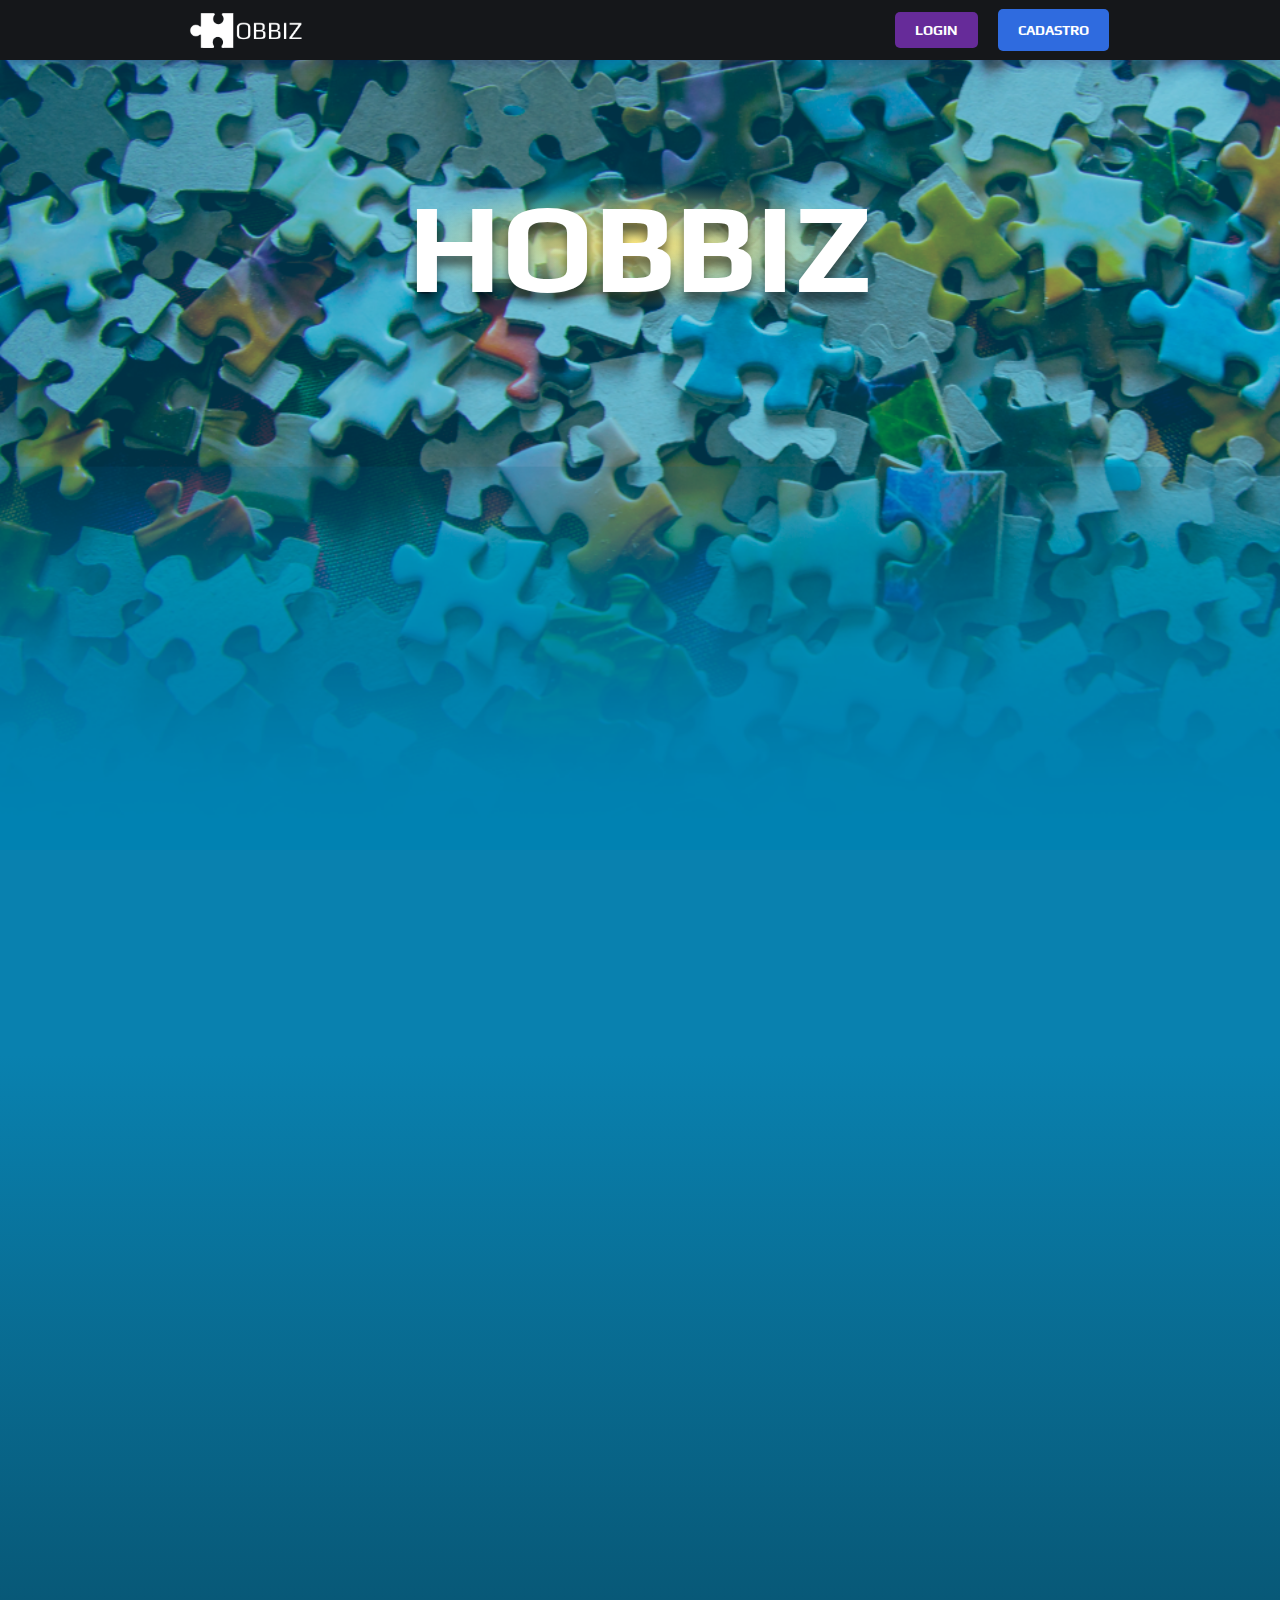
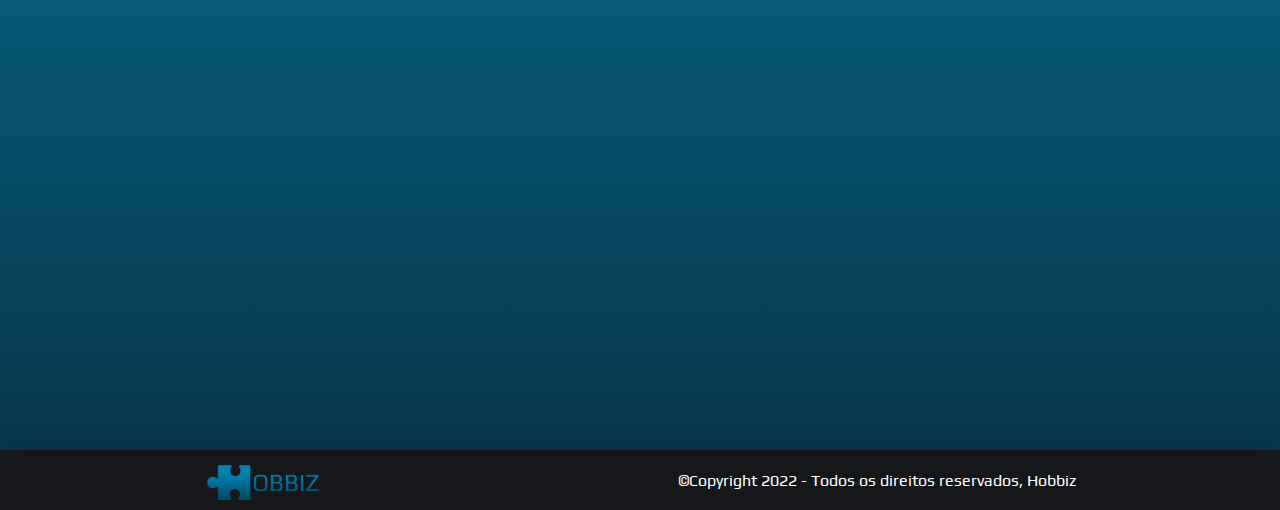
==== site/public/index.html @ 05c98d56 "add node.js" ====
<!DOCTYPE html>
<html lang="pt-br">

<head>
    <meta charset="UTF-8">
    <meta http-equiv="X-UA-Compatible" content="IE=edge">
    <meta name="viewport" content="width=device-width, initial-scale=1.0">
    <title>Hobbiz</title>
    <link rel="stylesheet" href="css/style.css">
    <link rel="preconnect" href="https://fonts.googleapis.com">
    <link rel="preconnect" href="https://fonts.gstatic.com" crossorigin>
    <link href="https://fonts.googleapis.com/css2?family=Play&display=swap" rel="stylesheet">
    <link rel="icon" type="image/png" href="assets/iconHobbizSemFundo.png" />
</head>

<body>
    <div class="navbar"><a href="index.html"><img src="assets/Hobbiz.png" onmouseover='this.src="assets/HobbizAzul.png"'
                onmouseout="this.src='assets/Hobbiz.png'"></a>
        <div class="botoesNavbar">
            <div class="loginNavbar"><a href="login.html"><button>LOGIN</button></a></div>
            <div class="cadastroNavbar"><a href="cadastro.html"><button>CADASTRO</button></a></div>
        </div>
    </div>
    <div class="sessaoUm">
        <div class="sessaoUmCoisas">
            <p>HOBBIZ</p>
        </div>
    </div>
    <div class="sessaoDois"></div>
    <div class="sessaoTres"></div>
    <div class="footer">
        <img src="assets/HobbizDegrade.png" alt="">
        <p>©Copyright 2022 - Todos os direitos reservados, Hobbiz</p>
    </div>
</body>

</html>
<script>

</script>
---- site/public/css/style.css ----
* {
    font-family: 'Play', sans-serif;
}

body {
    background-color: #0981AF;
    margin: 0%;
    background: linear-gradient(#0981AF 50%, #073344);
}

.navbar {
    background-color: #15171a;
    width: 100%;
    height: 60px;
    box-shadow: #10025f3b 0px 10px 10px -5px;
    top: 0;
    position: fixed;
    display: flex;
    flex-direction: row;
    align-items: center;
    justify-content: space-evenly;
    opacity: 1;
    z-index: 1;

}

.navbar img {
    padding-top: 5px;
    width: 120px;
}

.navbar img:hover {
    cursor: pointer;
}

.botoesNavbar {
    width: 200px;
    /* border: white 1px solid; */
    display: flex;
    flex-direction: row;
    align-items: center;
    justify-content: space-around;
    padding-left: 400px;
}

.loginNavbar button {
    border: none;
    padding: 10px 20px;
    margin: 2px 10px 2px 2px;
    background-color: #662B99;
    font-size: 14px;
    font-weight: bold;
    color: white;
    border-radius: 5px;
    transition: all 0.5s;

}

.cadastroNavbar button {
    border: none;
    padding: 13px 20px;
    margin: 2px 2px 2px 10px;
    background-color: #2F6BDF;
    font-size: 14px;
    font-weight: bold;
    color: white;
    border-radius: 5px;
    transition: all 0.5s;
}

.cadastroNavbar button:hover {
    cursor: pointer;
    background-color: #31afe0;
}

.loginNavbar button:hover {
    cursor: pointer;
    background-color: #0981AF;
}


.sessaoUm {
    display: flex;
    width: 100%;
    height: 700px;
    background-image: url(../assets/puzzle40.png);
    padding-top: 150px;
    background-repeat: no-repeat;
    background-size: cover;
    z-index: 0;
    align-items: start;
    justify-content: center;
}

.sessaoUmCoisas {
    /* border: white 1px solid; */
    width: 80%;
    height: 200px;
    display: flex;
    align-items: center;
    justify-content: center;
    color: rgb(255, 255, 255);
    font-style: normal;
    font-weight: 1000;
    font-size: 128px;
    line-height: 148px;
    text-shadow: 0px 10px 10px rgba(0, 0, 0, 0.5);
width: 746px;
height: 191px;
background: radial-gradient(50% 50% at 50% 50%, #FFEB82 0%, rgba(217, 217, 217, 0) 65.1%);
}
.sessaoUmCoisas p {
padding: 0;
}
.sessaoDois {
    /* background-color: #0981AF; */
    width: 100%;
    height: 600px;
}

.sessaoTres {
    width: 100%;
    height: 600px;

}

.footer {
    background-color: rgb(21, 23, 26);
    width: 100%;
    height: 60px;
    box-shadow: rgba(16, 2, 95, 0.233) 0px -10px 30px -10px;
    bottom: 0;
    display: flex;
    flex-direction: row;
    align-items: center;
    justify-content: space-evenly;
}

.footer p {
    margin: 0;
    color: white;
    padding-left: 150px;
}

.footer img {
    padding-top: 5px;
    width: 120px;
}
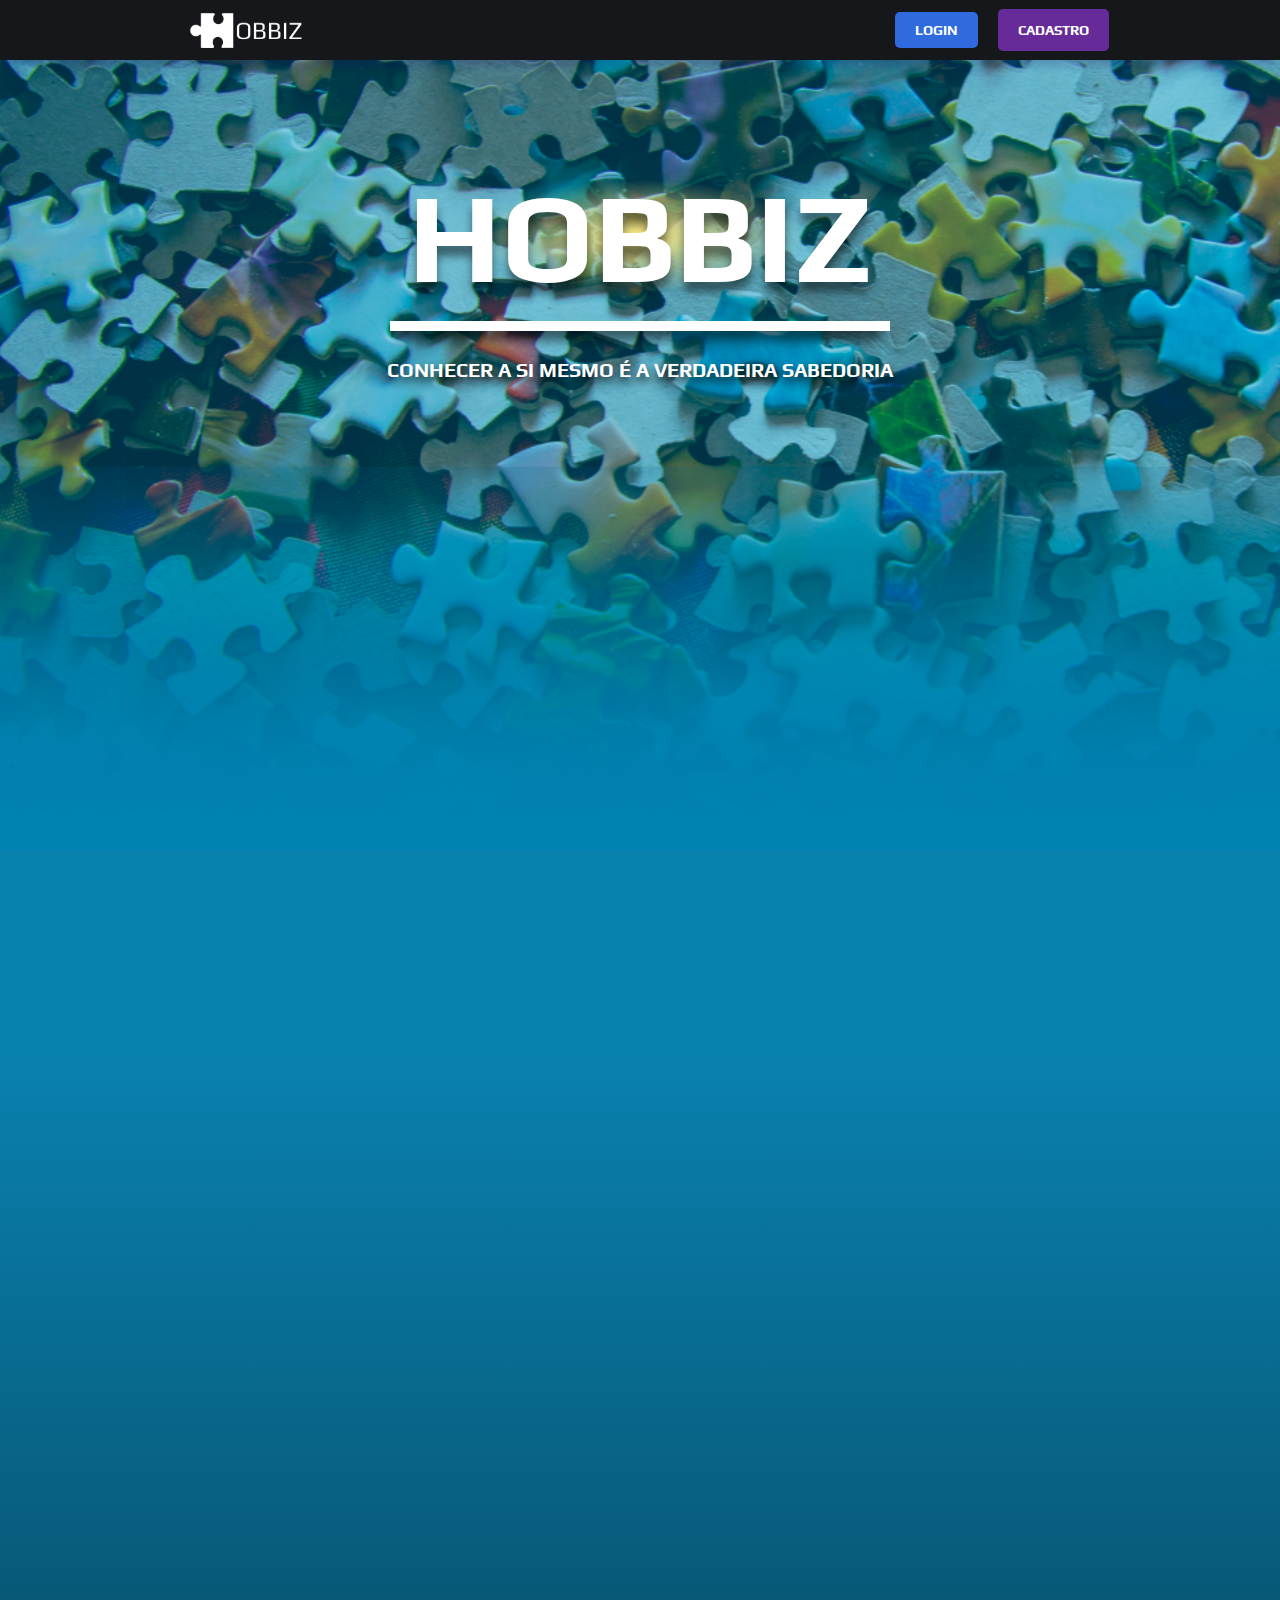
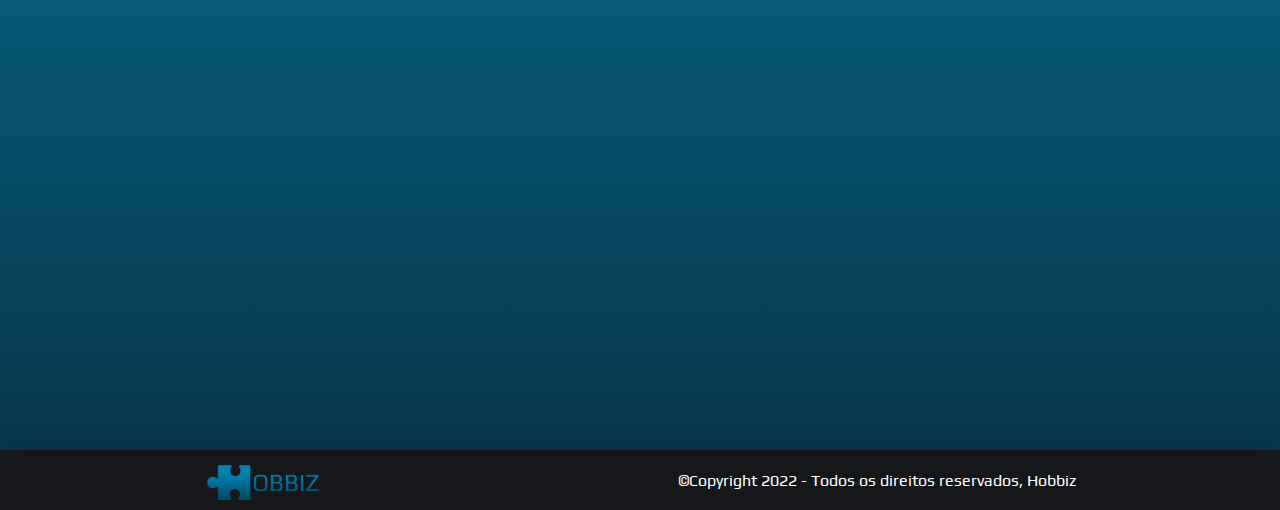
==== commit 4cd8817d: "linha e lema add" ====
--- a/site/public/index.html
+++ b/site/public/index.html
@@ -25,6 +25,9 @@
         <div class="sessaoUmCoisas">
             <p>HOBBIZ</p>
         </div>
+        <div class="sessaoUmSubtitulo">
+            <p>Conhecer a si mesmo é a verdadeira sabedoria</p>
+        </div>
     </div>
     <div class="sessaoDois"></div>
     <div class="sessaoTres"></div>
--- a/site/public/css/style.css
+++ b/site/public/css/style.css
@@ -47,7 +47,7 @@
     border: none;
     padding: 10px 20px;
     margin: 2px 10px 2px 2px;
-    background-color: #662B99;
+    background-color: #2F6BDF;
     font-size: 14px;
     font-weight: bold;
     color: white;
@@ -60,7 +60,7 @@
     border: none;
     padding: 13px 20px;
     margin: 2px 2px 2px 10px;
-    background-color: #2F6BDF;
+    background-color: #662B99;
     font-size: 14px;
     font-weight: bold;
     color: white;
@@ -75,7 +75,7 @@
 
 .loginNavbar button:hover {
     cursor: pointer;
-    background-color: #0981AF;
+    background-color: #31afe0;
 }
 
 
@@ -90,11 +90,16 @@
     z-index: 0;
     align-items: start;
     justify-content: center;
+    /* border: white 1px solid; */
 }
 
 .sessaoUmCoisas {
+    /* linha branca */
+    position: absolute;
+    border-bottom: 10px solid #FFFFFF;
+    box-shadow: 0px 20px 10px -10px rgba(0, 0, 0, 0.5);
     /* border: white 1px solid; */
-    width: 80%;
+    width: 40%;
     height: 200px;
     display: flex;
     align-items: center;
@@ -104,13 +109,31 @@
     font-weight: 1000;
     font-size: 128px;
     line-height: 148px;
+    /* sombra e gradient amarelo */
     text-shadow: 0px 10px 10px rgba(0, 0, 0, 0.5);
-width: 746px;
-height: 191px;
-background: radial-gradient(50% 50% at 50% 50%, #FFEB82 0%, rgba(217, 217, 217, 0) 65.1%);
+    width: 500px;
+    height: 171px;
+    background: radial-gradient(50% 50% at 50% 50%, #FFEB82 0%, rgba(217, 217, 217, 0) 65.1%);
 }
+.sessaoUmSubtitulo {
+    margin-top: 190px;
+    display: flex;
+    align-items: center;
+    justify-content: center;
+    /* border: white 1px solid; */
+    font-family: 'Play';
+font-style: normal;
+font-weight: 700;
+font-size: 20px;
+line-height: 20px;
+color: #FFFFFF;
+text-shadow: 0px 5px 10px rgba(0, 0, 0, 0.9);
+text-transform: uppercase;
+}
+
 .sessaoUmCoisas p {
 padding: 0;
+margin: 0;
 }
 .sessaoDois {
     /* background-color: #0981AF; */
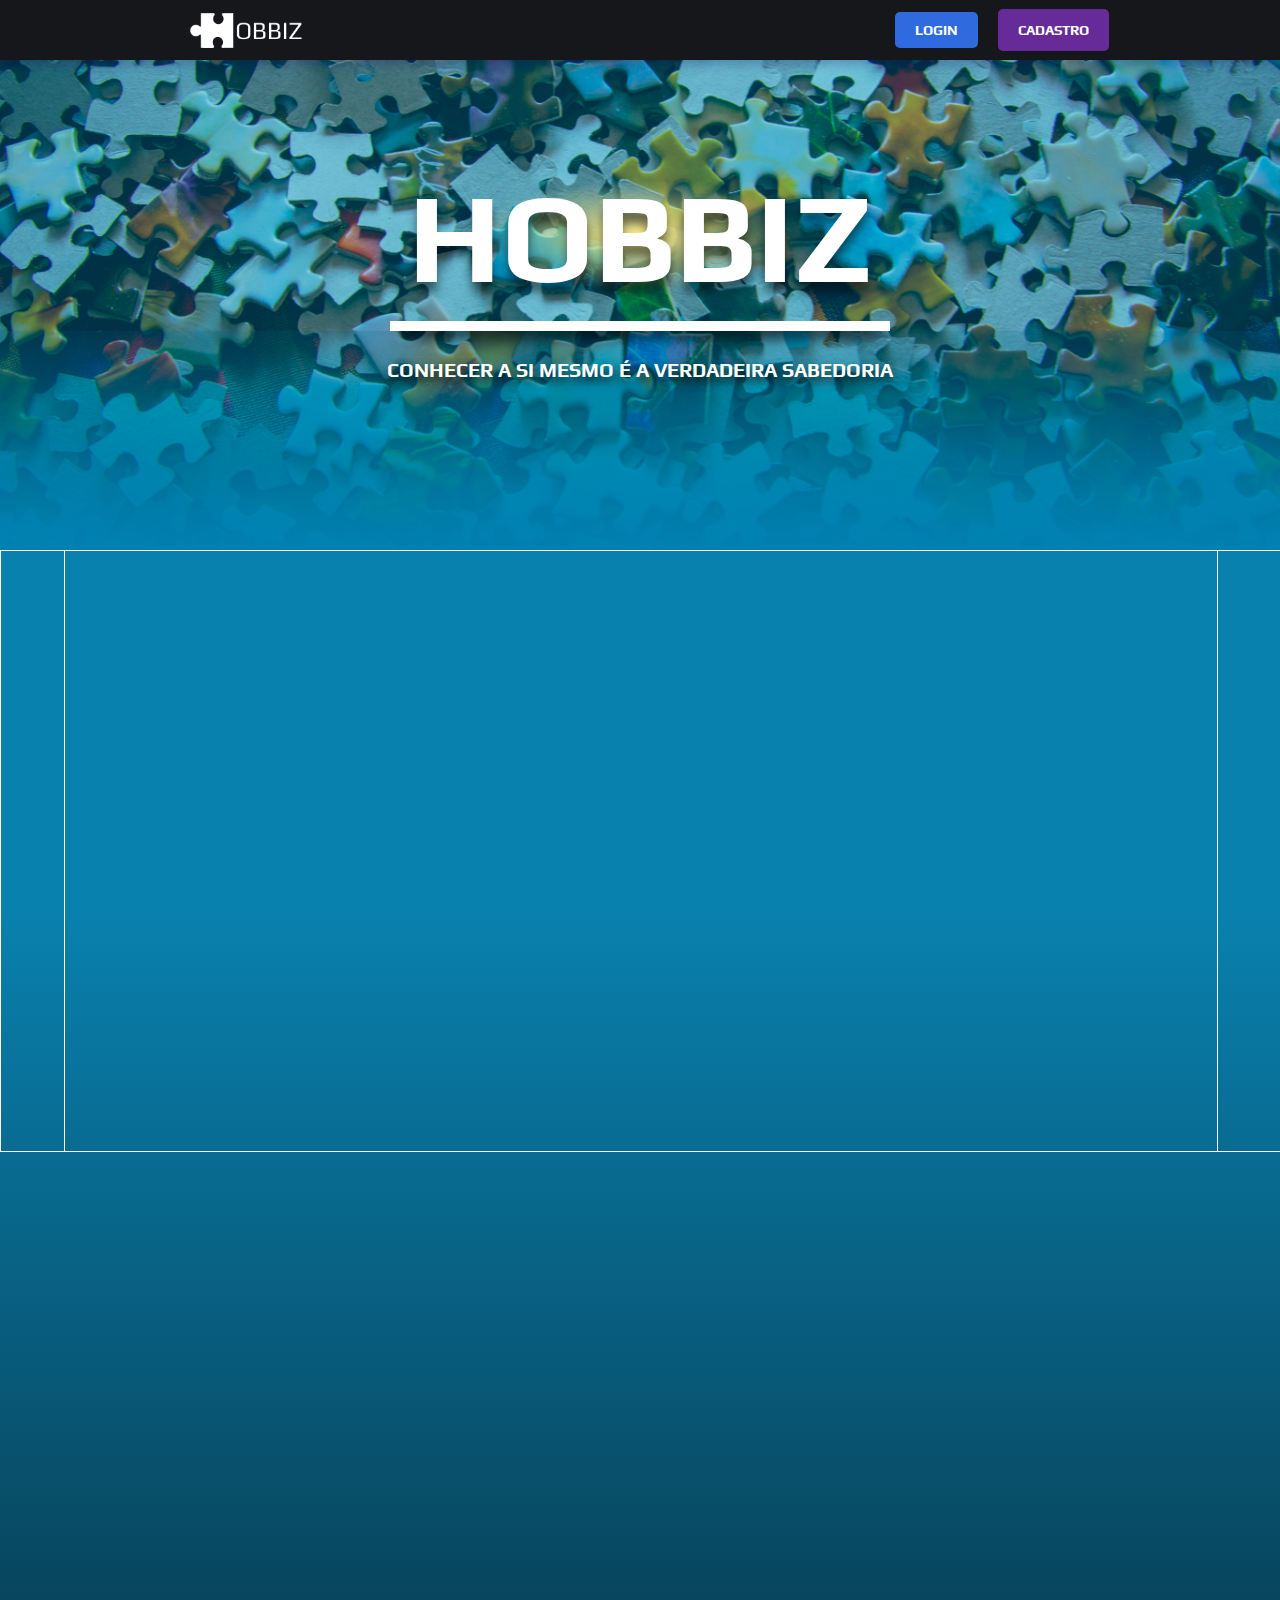
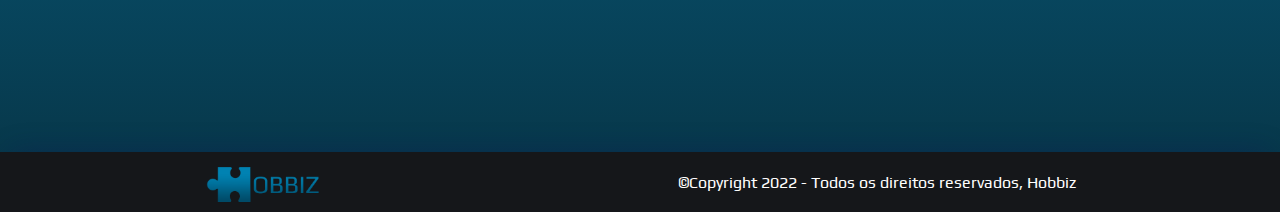
==== commit ba9a917e: "ADD modulos na dashboard" ====
--- a/site/public/index.html
+++ b/site/public/index.html
@@ -29,7 +29,11 @@
             <p>Conhecer a si mesmo é a verdadeira sabedoria</p>
         </div>
     </div>
-    <div class="sessaoDois"></div>
+    <div class="sessaoDois">
+        <div class="sessaoDoisCoisas">
+            
+        </div>
+    </div>
     <div class="sessaoTres"></div>
     <div class="footer">
         <img src="assets/HobbizDegrade.png" alt="">
--- a/site/public/css/style.css
+++ b/site/public/css/style.css
@@ -82,7 +82,7 @@
 .sessaoUm {
     display: flex;
     width: 100%;
-    height: 700px;
+    height: 400px;
     background-image: url(../assets/puzzle40.png);
     padding-top: 150px;
     background-repeat: no-repeat;
@@ -136,11 +136,18 @@
 margin: 0;
 }
 .sessaoDois {
-    /* background-color: #0981AF; */
+    border: white 1px solid;
     width: 100%;
     height: 600px;
+    display: flex;
+    align-items: center;
+    justify-content: center;
 }
-
+.sessaoDoisCoisas{
+    width: 90%;
+    height: 100%;
+    border: white 1px solid;
+}
 .sessaoTres {
     width: 100%;
     height: 600px;
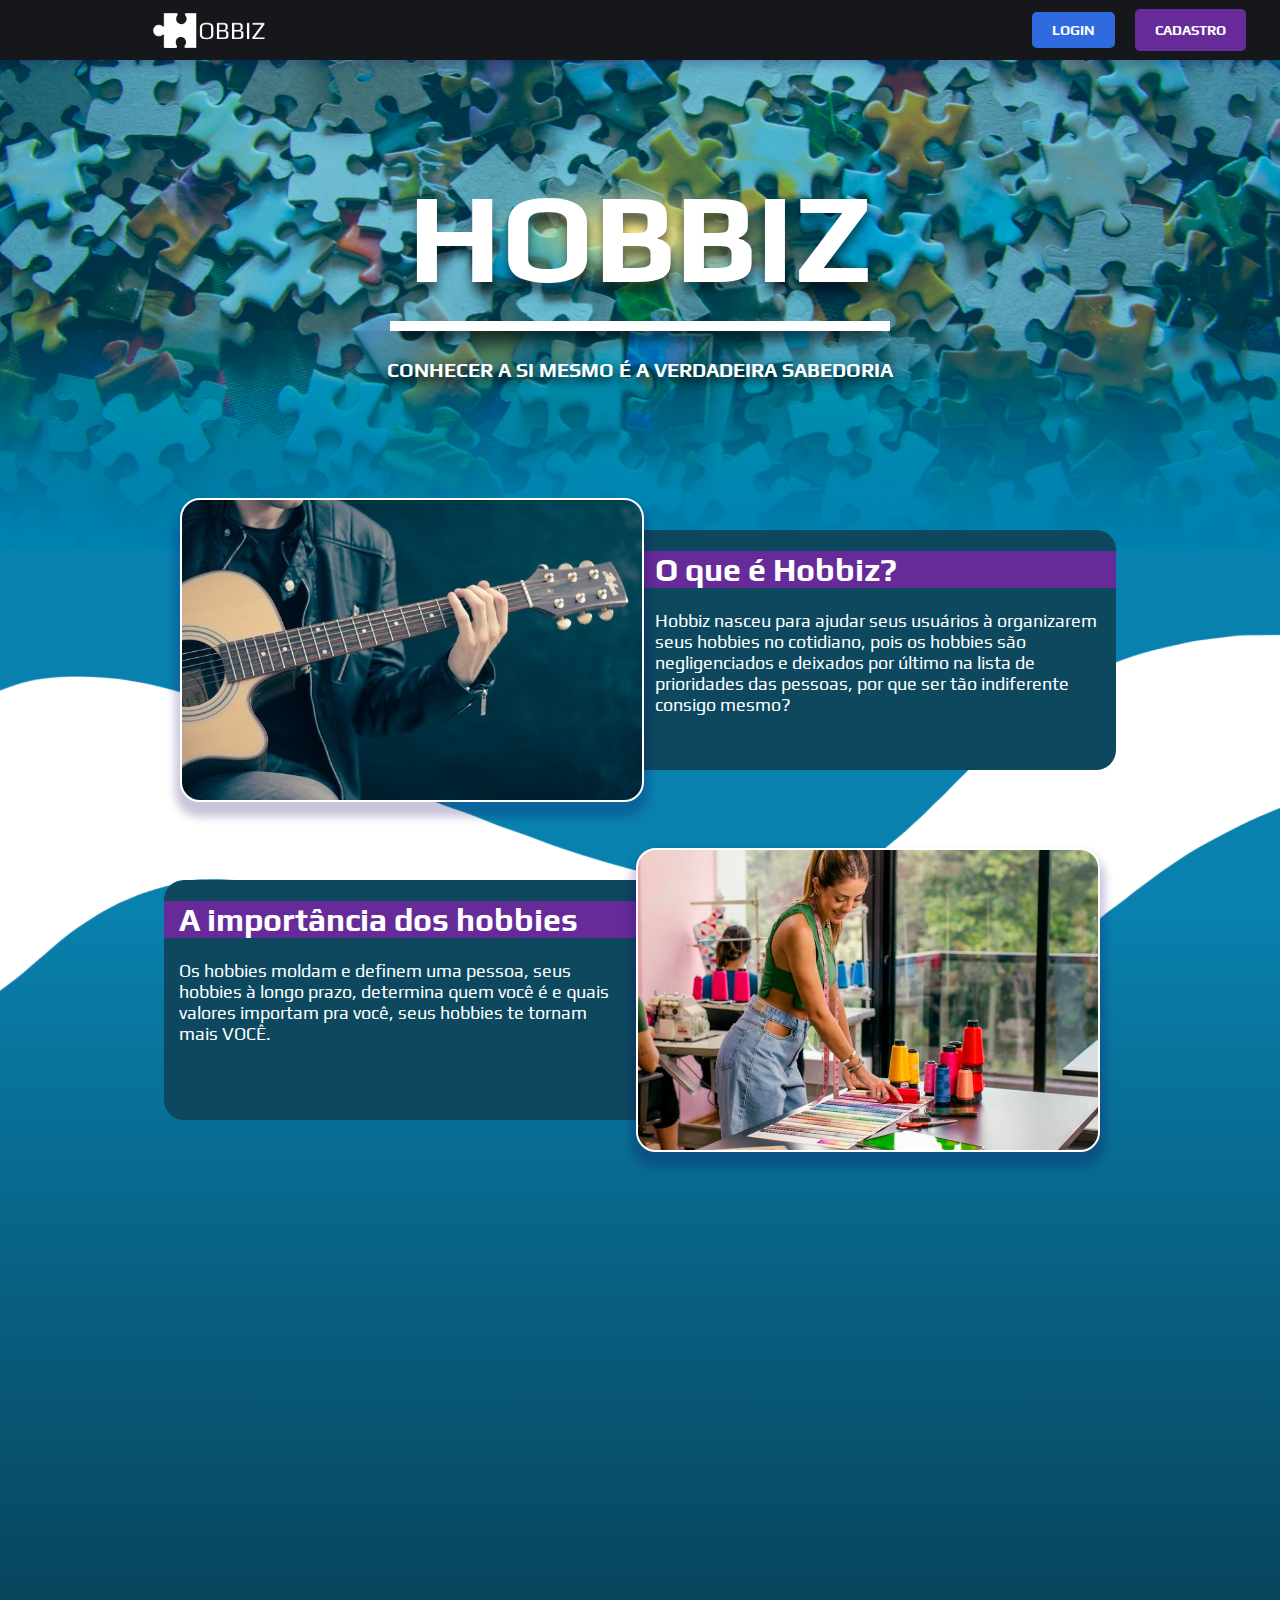
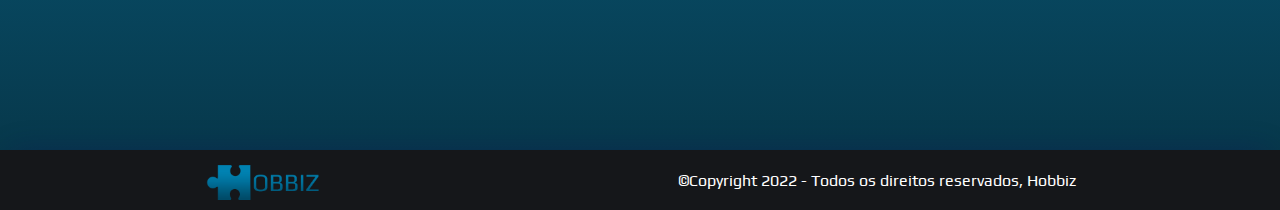
==== commit 3e510e1b: "ADD botoes e graficos" ====
--- a/site/public/index.html
+++ b/site/public/index.html
@@ -6,6 +6,7 @@
     <meta http-equiv="X-UA-Compatible" content="IE=edge">
     <meta name="viewport" content="width=device-width, initial-scale=1.0">
     <title>Hobbiz</title>
+    <script src="../js/funcoes.js"></script>
     <link rel="stylesheet" href="css/style.css">
     <link rel="preconnect" href="https://fonts.googleapis.com">
     <link rel="preconnect" href="https://fonts.gstatic.com" crossorigin>
@@ -14,11 +15,19 @@
 </head>
 
 <body>
-    <div class="navbar"><a href="index.html"><img src="assets/Hobbiz.png" onmouseover='this.src="assets/HobbizAzul.png"'
-                onmouseout="this.src='assets/Hobbiz.png'"></a>
+    <div class="navbar">
+        <a href="index.html">
+            <div class="navbarImg"><img src="assets/Hobbiz.png" onmouseover='this.src="assets/HobbizAzul.png"'
+                    onmouseout="this.src='assets/Hobbiz.png'">
+            </div>
+        </a>
+        <div class="nomeUsuario" id="nomeUsuario"></div>
         <div class="botoesNavbar">
-            <div class="loginNavbar"><a href="login.html"><button>LOGIN</button></a></div>
-            <div class="cadastroNavbar"><a href="cadastro.html"><button>CADASTRO</button></a></div>
+            
+            <div class="loginNavbar" id="loginNavbar"><a href="login.html"><button>LOGIN</button></a></div>
+            <div class="cadastroNavbar" id="cadastroNavbar"><a href="cadastro.html"><button>CADASTRO</button></a></div>
+            <div class="dashNavbar" id="dashNavbar"><a href="dashboard/dashboard.html"><button>✨Hobbies</button></a></div>
+            <div class="loginNavbar" id="sairNavbar"><button onclick="limparSessao()">Sair</button></div>
         </div>
     </div>
     <div class="sessaoUm">
@@ -31,7 +40,16 @@
     </div>
     <div class="sessaoDois">
         <div class="sessaoDoisCoisas">
-            
+            <div id="modulo1" class="moduloQuadro1"></div>
+            <div id="modulo2" class="moduloTexto1"><h1>O que é Hobbiz?</h1><p>Hobbiz nasceu para ajudar seus usuários à
+                organizarem seus hobbies no cotidiano, pois os hobbies são negligenciados e deixados por último na lista
+                de prioridades das pessoas, por que ser tão indiferente consigo mesmo?
+            </p></div>
+            <div id="modulo3" class="moduloTexto2"><h1>A importância dos hobbies</h1><p>
+                Os hobbies moldam e definem uma pessoa, seus hobbies à longo prazo, determina quem você é
+                e quais valores importam pra você, seus hobbies te tornam mais VOCÊ.
+            </p></div>
+            <div id="modulo4" class="moduloQuadro2"></div>
         </div>
     </div>
     <div class="sessaoTres"></div>
@@ -43,5 +61,12 @@
 
 </html>
 <script>
-
+    if (sessionStorage.ID_USUARIO != null) {
+        loginNavbar.style.display = 'none'
+        cadastroNavbar.style.display = 'none'
+        nomeUsuario.innerHTML = `<p>${sessionStorage.NOME_USUARIO}</p>`
+    } else {
+        dashNavbar.style.display = 'none'
+        sairNavbar.style.display = 'none'
+    }
 </script>--- a/site/public/css/style.css
+++ b/site/public/css/style.css
@@ -18,13 +18,15 @@
     display: flex;
     flex-direction: row;
     align-items: center;
-    justify-content: space-evenly;
-    opacity: 1;
-    z-index: 1;
-
-}
-
-.navbar img {
+    justify-content: space-between;
+    z-index: 2;
+    /* border: white 1px solid; */
+}
+.navbarImg {
+    margin-left: 150px;
+}
+.navbarImg img{
+    /* border: white 1px solid; */
     padding-top: 5px;
     width: 120px;
 }
@@ -34,15 +36,14 @@
 }
 
 .botoesNavbar {
-    width: 200px;
-    /* border: white 1px solid; */
+    /* border: white 1px solid; */
+    width: 100px;
     display: flex;
     flex-direction: row;
     align-items: center;
-    justify-content: space-around;
-    padding-left: 400px;
-}
-
+    justify-content: space-evenly;
+    margin-right: 150px;
+}
 .loginNavbar button {
     border: none;
     padding: 10px 20px;
@@ -53,9 +54,7 @@
     color: white;
     border-radius: 5px;
     transition: all 0.5s;
-
-}
-
+}
 .cadastroNavbar button {
     border: none;
     padding: 13px 20px;
@@ -67,6 +66,17 @@
     border-radius: 5px;
     transition: all 0.5s;
 }
+.dashNavbar button {
+    border: none;
+    padding: 10px 20px;
+    margin: 2px 10px 2px 2px;
+    background-color: #FFEB82;
+    font-size: 14px;
+    font-weight: bold;
+    color: #662B99;
+    border-radius: 5px;
+    transition: all 0.5s;
+}
 
 .cadastroNavbar button:hover {
     cursor: pointer;
@@ -77,7 +87,28 @@
     cursor: pointer;
     background-color: #31afe0;
 }
-
+.dashNavbar button:hover {
+    cursor: pointer;
+    color: white;
+    background-color: #31afe0;
+}
+.nomeUsuario {
+    /* border: white 1px solid; */
+    z-index: 3;
+    display: flex;
+    justify-items: center;
+    align-items: center;
+    height: 85%;
+    color: #FFEB82;
+    
+    box-shadow: 0px 4px 0px  #FFEB82;
+}
+.nomeUsuario p{
+    font-weight: bold;
+    justify-items: center;
+    align-items: center;
+    color: #FFEB82;
+}
 
 .sessaoUm {
     display: flex;
@@ -136,7 +167,9 @@
 margin: 0;
 }
 .sessaoDois {
-    border: white 1px solid;
+    /* border: white 1px solid; */
+    background-image: url(../assets/wave.png);
+    background-size: cover;
     width: 100%;
     height: 600px;
     display: flex;
@@ -144,14 +177,90 @@
     justify-content: center;
 }
 .sessaoDoisCoisas{
+    display: grid;
+    align-items: center;
+    justify-items: center;
+    grid-template-columns: 50% 50%;
+    grid-template-rows: 50% 50%;
     width: 90%;
     height: 100%;
-    border: white 1px solid;
-}
+    /* border: white 1px solid; */
+}
+.moduloQuadro1{
+    z-index: 1;
+    background-image: url('../assets/guitar.jpg');
+    background-size: cover;
+    border-radius: 20px;
+    box-shadow: #10025f3b 0px 10px 10px 5px;
+    width: 80%;
+    height: 100%;
+    border: 2px solid #ffffff;
+    margin-bottom: 100px;
+    margin-left: 120px;
+}
+.moduloQuadro2{
+    z-index: 1;
+    background-image: url('../assets/atelie.jpg');  
+    background-size: cover;
+    border-radius: 20px;
+    box-shadow: #10025f3b 0px 10px 10px 5px;
+    width: 80%;
+    height: 100%;
+    border: 2px solid #ffffff;
+    margin-right: 120px;
+}
+.moduloTexto1{
+    background-color: #0d485f;
+    display: flex;
+    flex-direction: column;
+    color: #fdffff;
+    margin-bottom: 100px;
+    margin-right: 100px;
+    border-radius: 0 20px 20px 0;
+    height: 240px;
+
+}
+.moduloTexto2{
+    background-color: #0d485f;
+    display: flex;
+    flex-direction: column;
+    color: #fdffff;
+    margin-left: 100px;
+    border-radius: 20px 0px 0px 20px;
+    height: 240px;
+}
+.moduloTexto1 h1{
+    color: #fdffff;
+    padding: 0 10px 0 15px;
+    /* margin-right: 55%; */
+    background: #662b99;
+}
+.moduloTexto1 p{
+    font-size: 18px;
+    color: #fdffff;
+    padding: 0 15px 0px 15px;
+    margin-top: 0px;
+}
+.moduloTexto2 h1{
+    color: #fdffff;
+    padding: 0 10px 0 15px;
+    /* margin-right: 55%; */
+    background: #662b99;
+}
+.moduloTexto2 p{
+    font-size: 18px;
+    color: #fdffff;
+    padding: 0 15px 0px 15px;
+    margin-top: 0px;
+}
+
+
+
+
+
 .sessaoTres {
     width: 100%;
     height: 600px;
-
 }
 
 .footer {
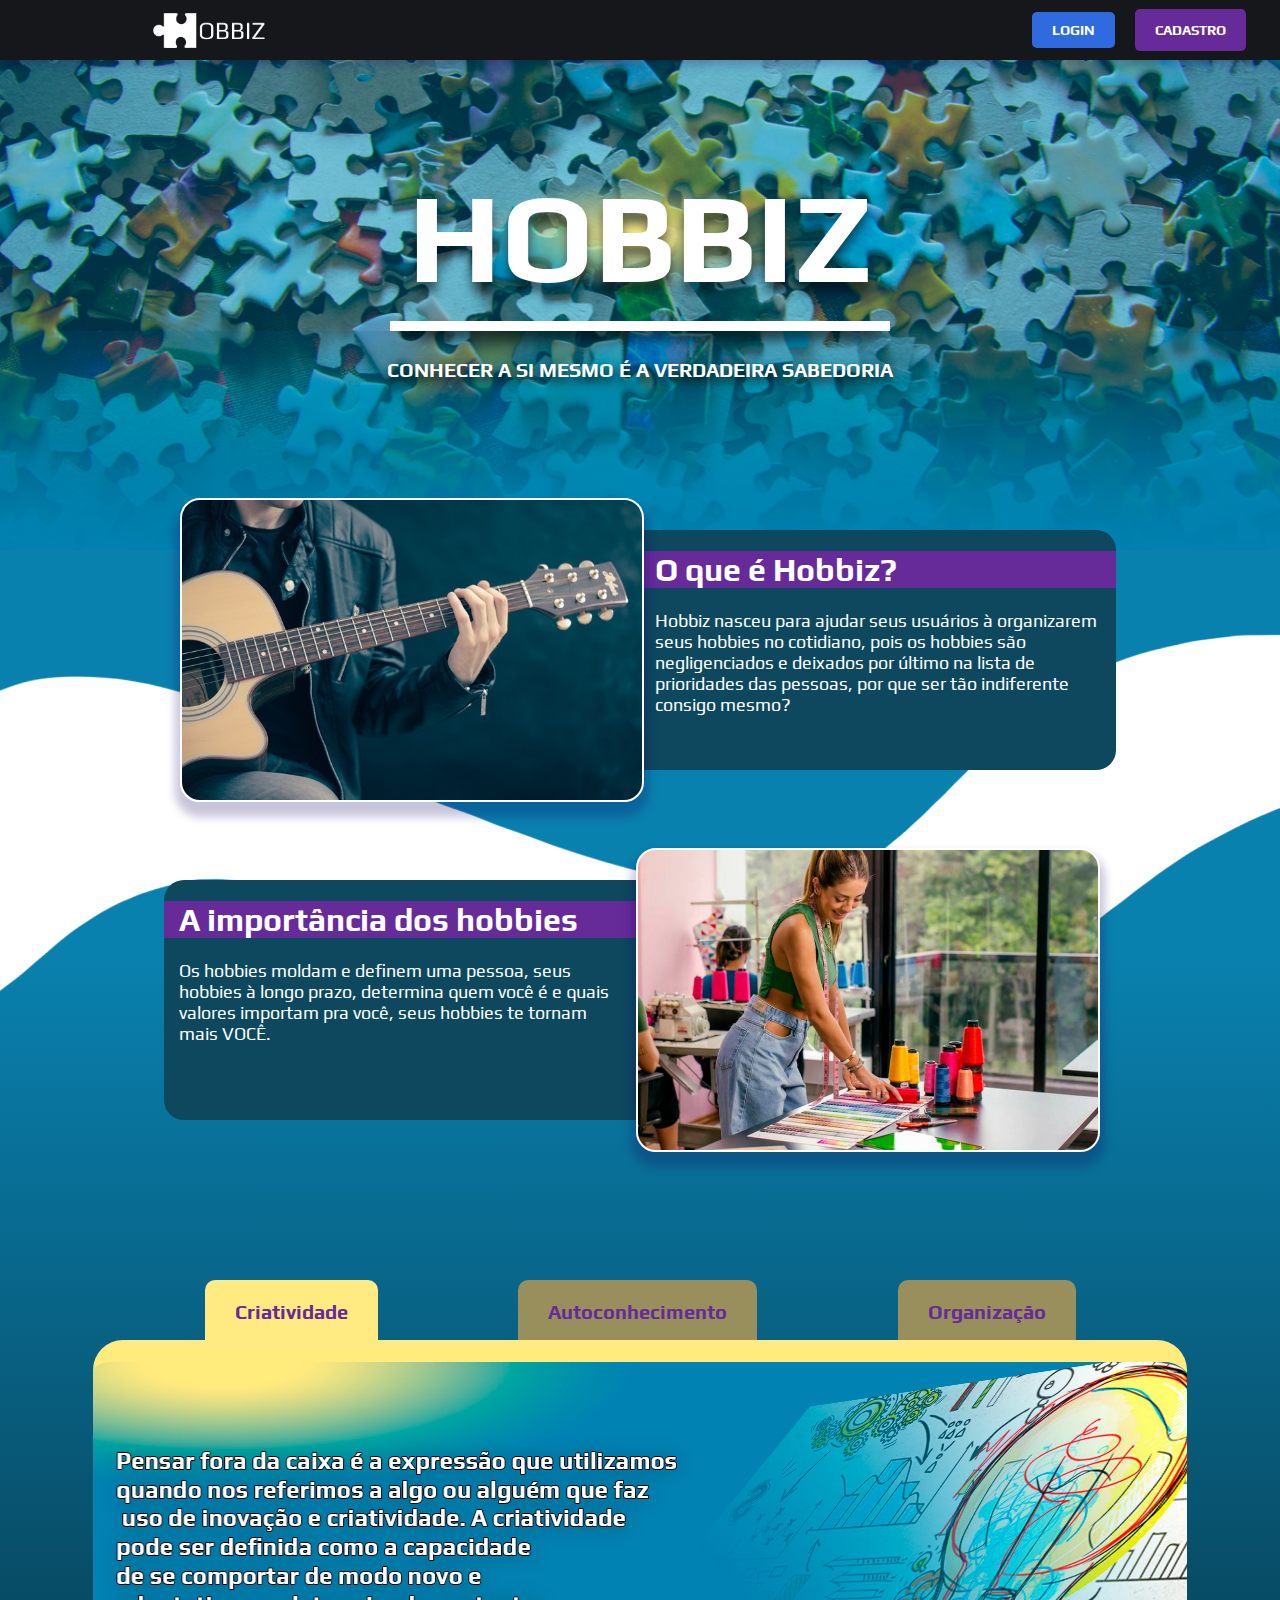
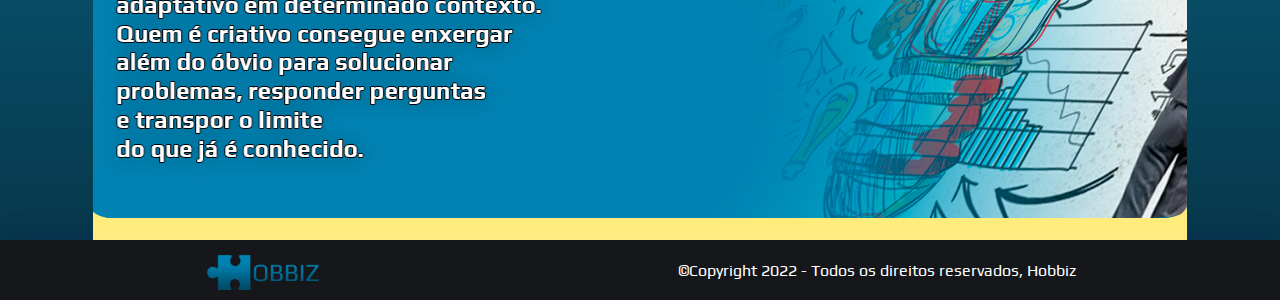
==== commit abea71dd: "ADD valores no index" ====
--- a/site/public/index.html
+++ b/site/public/index.html
@@ -52,7 +52,16 @@
             <div id="modulo4" class="moduloQuadro2"></div>
         </div>
     </div>
-    <div class="sessaoTres"></div>
+    <div class="sessaoTres">
+        <div class="sessaoTresCoisas"><div class="sessaoTresBotoes">
+            <button class="sessaoTresBotoesEstilo1" id='botaoValores1' onclick="mostrarValor1()">Criatividade</button> 
+            <button class="sessaoTresBotoesEstilo2" id='botaoValores2' onclick="mostrarValor2()">Autoconhecimento</button> 
+            <button class="sessaoTresBotoesEstilo3" id='botaoValores3' onclick="mostrarValor3()">Organização</button></div><div class="sessaoTresCoisasContainer">
+            <div class="sessaoTresCoisasModulos1" id="STC1"></div>
+            <div class="sessaoTresCoisasModulos2" id="STC2" style="display: none;"></div>
+            <div class="sessaoTresCoisasModulos3" id="STC3" style="display: none;"></div></div>
+        </div>
+    </div>
     <div class="footer">
         <img src="assets/HobbizDegrade.png" alt="">
         <p>©Copyright 2022 - Todos os direitos reservados, Hobbiz</p>
@@ -69,4 +78,28 @@
         dashNavbar.style.display = 'none'
         sairNavbar.style.display = 'none'
     }
+
+    function mostrarValor1() {
+        if (STC1.style.display != 'flex') {
+            STC2.style.display = 'none'; botaoValores2.style ='background-color: #998f5d';
+            STC3.style.display = 'none'; botaoValores3.style ='background-color: #998f5d';
+            STC1.style.display = 'flex'; botaoValores1.style ='background-color: #FFEB82';
+            
+        }
+    }
+    function mostrarValor2() {
+        if (STC2.style.display != 'flex') {
+            STC1.style.display = 'none'; botaoValores1.style ='background-color: #998f5d';
+            STC3.style.display = 'none'; botaoValores3.style ='background-color: #998f5d';  
+            STC2.style.display = 'flex'; botaoValores2.style ='background-color: #FFEB82';
+            
+        }
+    }
+    function mostrarValor3() {
+        if (STC3.style.display != 'flex') {
+            STC1.style.display = 'none'; botaoValores1.style ='background-color: #998f5d';
+            STC2.style.display = 'none'; botaoValores2.style ='background-color: #998f5d';
+            STC3.style.display = 'flex'; botaoValores3.style ='background-color: #FFEB82';
+        }
+    }
 </script>--- a/site/public/css/style.css
+++ b/site/public/css/style.css
@@ -7,7 +7,21 @@
     margin: 0%;
     background: linear-gradient(#0981AF 50%, #073344);
 }
-
+body::-webkit-scrollbar {
+    width: 10px;               /* width of the entire scrollbar */
+  }
+  body::-webkit-scrollbar-track {
+    background: #FFEB82;        /* color of the tracking area */
+  }
+  body::-webkit-scrollbar-thumb {
+    background-color: #662B99;    /* color of the scroll thumb */
+    border-radius: 0px;       /* roundness of the scroll thumb */
+    border: none /* creates padding around scroll thumb */
+  }
+  body::-webkit-scrollbar-thumb:hover {
+    background-color: #9f6dca;    /* color of the scroll thumb */
+    border-radius: 0px;       /* roundness of the scroll thumb */
+  }
 .navbar {
     background-color: #15171a;
     width: 100%;
@@ -254,15 +268,111 @@
     margin-top: 0px;
 }
 
-
-
-
-
 .sessaoTres {
+    margin-top: 90px;
+    /* border: white 1px solid; */
     width: 100%;
     height: 600px;
-}
-
+    display: flex;
+    justify-content: center;
+    align-items: end;
+}
+.sessaoTresCoisas {
+    flex-direction: column;
+    /* border: rgb(230, 6, 6) 1px solid; */
+    display: flex;
+    justify-content: end;
+    align-items: center;
+    width: 90%;
+    height: 600px;
+    border-radius: 30px 30px 0 0;
+    /* background-color: rgb(255, 255, 255); */
+}
+.sessaoTresCoisasContainer {
+    display: flex;
+    width: 100%;
+    justify-content: center;
+    align-items: center;
+}
+.sessaoTresBotoes {
+    /* border: rgb(230, 6, 6) 1px solid; */
+    display: flex;
+    justify-content: space-evenly;
+    align-items: end;
+    width: 100%;
+    height: 60px;
+}
+
+.sessaoTresBotoes button:hover {
+    cursor: pointer;
+}
+.sessaoTresBotoesEstilo1{
+    border-radius: 10px 10px 0 0;
+    height: 100%;
+    border: none;
+    background-color: #FFEB82;
+    padding: 20px 30px;
+    font-size: 20px;
+    font-weight: 900;
+    color: #662B99;
+}
+.sessaoTresBotoesEstilo2 {
+    border-radius: 10px 10px 0 0;
+    height: 100%;
+    border: none;
+    padding: 20px 30px;
+    font-size: 20px;
+    font-weight: 900;
+    background-color: #998f5d;
+    color: #662B99;
+}
+.sessaoTresBotoesEstilo3 {
+    border-radius: 10px 10px 0 0;
+    height: 100%;
+    border: none;
+    padding: 20px 30px;
+    font-size: 20px;
+    font-weight: 900;
+    background-color: #998f5d;
+    color: #662B99;
+}
+
+.sessaoTresCoisasModulos1 {
+    width: 95%;
+    height: 500px;
+    background-image: url(../assets/valor1.png);
+    background-position: center;
+    background-repeat: no-repeat;
+    background-color: #FFEB82;
+    border-radius: 30px 30px 0 0;
+    display: flex;
+    justify-content: center;
+    align-items: center;
+}
+.sessaoTresCoisasModulos2 {
+    width: 95%;
+    height: 500px;
+    background-image: url(../assets/valor2.png);
+    background-position: center;
+    background-repeat: no-repeat;
+    background-color: #FFEB82;
+    border-radius: 30px 30px 0 0;
+    display: flex;
+    justify-content: center;
+    align-items: center;
+}
+.sessaoTresCoisasModulos3 {
+    width: 95%;
+    height: 500px;
+    background-image: url(../assets/valor3.png);
+    background-position: center;
+    background-repeat: no-repeat;
+    background-color: #FFEB82;
+    border-radius: 30px 30px 0 0;
+    display: flex;
+    justify-content: center;
+    align-items: center;
+}
 .footer {
     background-color: rgb(21, 23, 26);
     width: 100%;
@@ -273,6 +383,7 @@
     flex-direction: row;
     align-items: center;
     justify-content: space-evenly;
+    z-index: 1;
 }
 
 .footer p {
